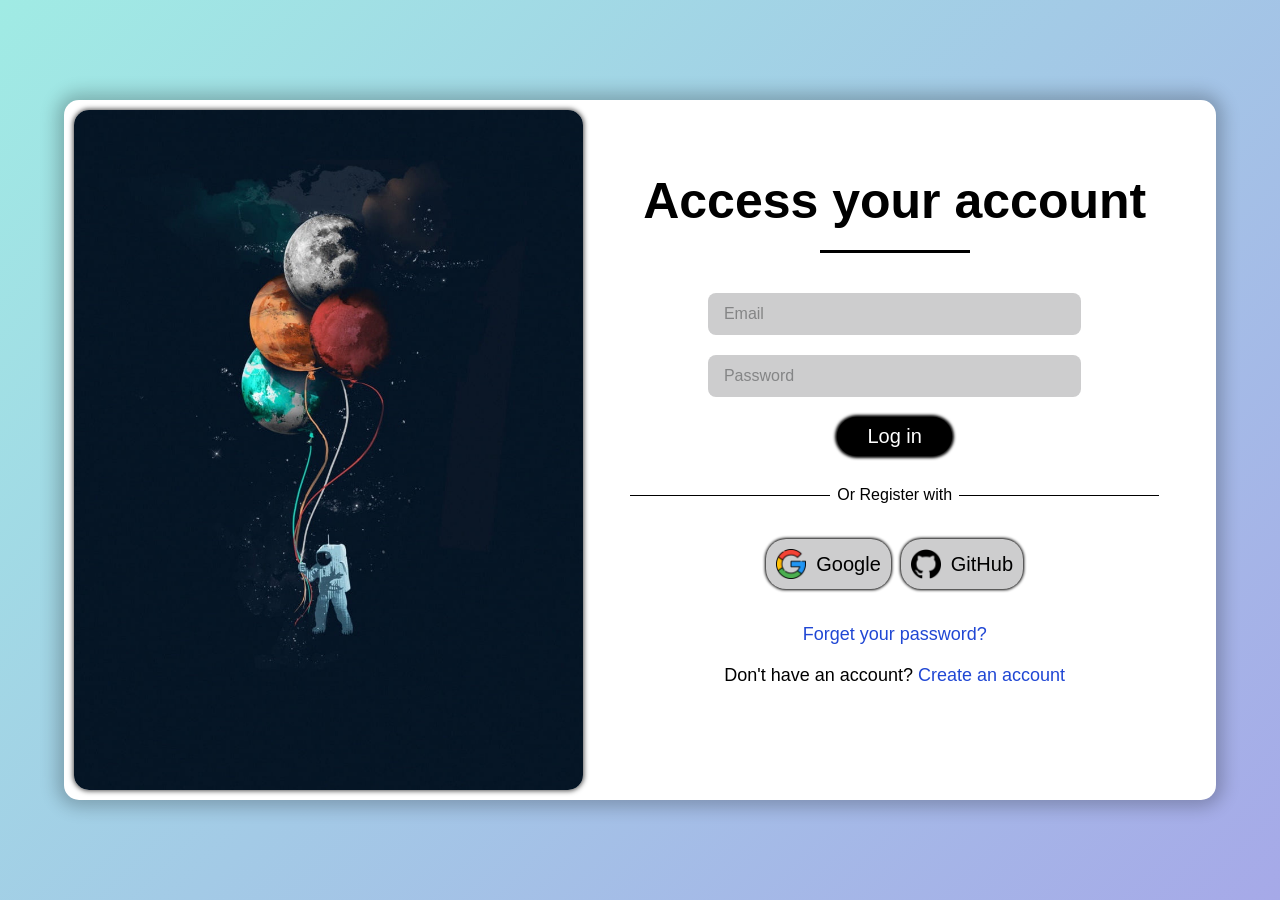
==== login/login.html @ 0870d4d7 "add login page and enhance responsive UI" ====
<!DOCTYPE html>
<html lang="en">
<head>
    <meta charset="UTF-8">
    <meta name="viewport" content="width=device-width, initial-scale=1.0">
    <link rel="stylesheet" href="../Files/style.css">
    <link rel="stylesheet" href="login.css">
    <title>LocalStorage-login</title>
</head>
<body>

    <!--Total container-->
    <div id="container">
        <img id="background" src="../Files/wallpaperlogin.jpg">

        <!--Auth container-->
        <div id="containerAuth">
            <h2>Access your account</h2>

            <hr id="mainDivider">

            <!--Access your account-->
            <input placeholder="Email" type="email" class="input">
            <div id="containerInputPassword">
                <input id="inputPassword" placeholder="Password" type="password" class="input">
                <img class="eye" id="openEye" src="../Files/view.png">
                <img class="eye" id="closeEye" src="../Files/close-eye.png">
            </div>

            <button id="buttonCreate">Log in</button>

            <!--Or Register with-->
            <div id="register">
                <hr class="text-divider">
                <p id="text">Or Register with</p>
                <hr class="text-divider">
            </div>

            <div class="containerButtonsRegister">
                <button class="buttonsRegister"><img class="social-icon" src="../Files/google-symbol.png">Google</button>
                <button class="buttonsRegister"><img class="social-icon" src="../Files/github.png">GitHub</button>
            </div>

            <p id="P-forget"><a id="forget-password" href="">Forget your password?</a></p>
            <p id="question-login">Don't have an account? <a href="../main.html">Create an account</a></p>
        </div>

    </div>
<script src="login.js"></script>
</body>
</html>
---- Files/style.css ----
* {
    padding: 0;
    margin: 0;
    box-sizing: border-box; /*To ensure accurate formatting*/
    font-family: Arial, Helvetica, sans-serif;
}



body {
    margin: 0;
    display: flex;
    justify-content: center;
    align-items: center;
    height: 100vh;
    background: linear-gradient(135deg, #ebeba0 0%, #e8a6a6 100%);
}


/*Total container*/
#container {
    width: 1400px;             
    max-width: 90%;  
    height: 700px;
    background-color: white;
    display: flex;      
    overflow: hidden; 
    border-radius: 15px; 
    box-shadow: 0 0 17px 7px rgba(0, 0, 0, 0.231);
    padding: 10px;
}


/*background*/
#background {
    width: 45%;
    border-radius: 15px;
    box-shadow: 0 0 5px 1px #000000ad;
    object-fit: cover;

}


/*Auth container*/
#containerAuth {
    display: flex;
    width: 55%;
    flex-direction: column;
    align-items: center;
}

h2 {
    font-size: 50px;
    margin-top: 10%;
    text-align: center  ;
}

/*hr1*/
#mainDivider {
    width: 150px;
    height: 3px;
    background-color: rgb(0, 0, 0);
    border: none;
    margin-bottom: 40px;
    margin-top: 20px;
}


/*inputs*/
.input {
    outline: none;
    margin-bottom: 20px;
    border: none;
    width: 60%;
    padding: 12px 16px; 
    font-size: 16px; 
    border-radius: 8px;
    background-color: #cdcdce;
    color: #1F2937;
    transition: all 0.3s ease; 
}

.input::placeholder {
    color: #848586;
}

.input:focus {
    background-color: #e2e1e1; 
    box-shadow: 0 0 0 2px #00000097; 
}


/*Password inputs*/
#containerInputPassword{
    width: 60%;
    display: flex;
    justify-content: center;
}

#inputPassword {
    width: 100%;
    margin-bottom: 0; /*To adjust the size eya*/
}

.eye {
    background-color: #cdcdce;
    margin-left: 10px;
    border-radius: 8px;
    width: 30px;
    padding: 6px;
    height: 100%;
    cursor: pointer;    
}

#openEye {
    display: none;
}
#closeEye {
    display: none;
}


/*Button Create*/
#buttonCreate {
    margin-top: 20px;
    font-size: 20px;
    padding: 8px;
    padding-left: 30px;
    padding-right: 30px;
    border-radius: 20px;
    background-color: rgb(0, 0, 0);
    border: none;
    color: white;
    cursor: pointer;
    box-shadow: 0 0 3px 2px black;
    transition: 0.3s; 
}

#buttonCreate:active {
    box-shadow: 0 0 3px 0.5px black;
}


/*separator*/
#register {
    display: flex;
    flex-direction: row;
    margin-top: 40px;
    align-items: center;
    justify-content: center;
    max-width: 90%;
    white-space: nowrap;
} 


/*hr2*/
.text-divider {
    width: 200px;
    height: 1px;
    background-color: rgb(0, 0, 0);
    border: none;
}

#text {
    margin-right: 7px;
    margin-left: 7px;
    font-size: 16px;
}


/*Container buttons register*/
.containerButtonsRegister {
    margin-top: 30px;
    display: flex;
    align-items: center;
}

.buttonsRegister {
    display: flex;
    align-items: center;
    margin: 5px;
    border-radius: 20px;
    padding: 10px;
    font-size: 20px;
    border: none;
    box-shadow: 0 0 3px 1px black;
    background-color: #cdcdce;
    transition: 30ms;
}

.buttonsRegister:active {
    box-shadow: 0 0 3px 0.5px black;
}

.social-icon {
    width: 30px;
    margin-right: 10px;
}


/*Log in*/
#question-login {
    margin-top: 30px;
    font-size: 18px;
}

a {
    color: #2047d4;
    text-decoration: none;
    
}

a:hover {
    border-bottom: 1px solid black;
}

a:active {
    color: #2047d4;
}

/*Make the site responsive*/
@media screen and (max-width: 950px) {
    h2 {
        font-size: 40px;
    }

    #buttonCreate {
        font-size: 18px;
        padding: 7px;
        padding-left: 20px;
        padding-right: 20px;
    }


    #text {
        font-size: 12px;
    }

    .social-icon {
        width: 20px;
    }
    .buttonsRegister {
        font-size: 15px;
    }

    #question-login {
        font-size: 15px;
    }

}


@media screen and (max-width: 800px) {
    h2 {
        font-size: 30px;
    }

    #buttonCreate {
        font-size: 17px;
        padding: 6px;
        padding-left: 16px;
        padding-right: 16px;
    }

    #text {
        font-size: 10px;
    }

    .social-icon {
        width: 17px;
    }
    .buttonsRegister {
        font-size: 13px;
    }

    #question-login {
        font-size: 13px;
    }

}



@media screen and (max-width: 600px) {
    h2 {
        font-size: 25px;
    }

    .input {
        margin-bottom: 15px;
        width: 80%;
        padding: 10px 13px; 
        font-size: 13px; 
    }

    #containerInputPassword{
        width: 80%;
    }

    #buttonCreate {
        font-size: 15px;
        padding: 5px;
        padding-left: 13px;
        padding-right: 14px;
    }


    #text {
        font-size: 8px;
    }

    .social-icon {
        width: 15px;
    }
    .buttonsRegister {
        font-size: 11px;
    }

    #question-login {
        font-size: 11px;
    }

}

@media screen and (max-width: 500px) {

    #background {
        width: 80%;
        height: 35%;
    }

    #container {
        flex-direction: column;
        align-items: center;
        height: 100%;
        width: 100%;
        border-radius: 0%;
        box-shadow: none;
    }

    #containerAuth {
        width: 90%;
    }

    h2 {
        font-size: 30px;
    }

    #buttonCreate {
        font-size: 18px;
        padding: 7px;
        padding-left: 20px;
        padding-right: 20px;
    }


    #text {
        font-size: 12px;
    }

    .social-icon {
        width: 20px;
    }
    .buttonsRegister {
        font-size: 15px;
    }

    #question-login {
        font-size: 15px;
    }

}

@media screen and (max-height: 835px) and (max-width: 500px) {
    #background {
        display: none;
    }
}


@media screen and (max-height: 740px) {
    #container {
        height: 100%;
        border-radius: 0%;  
    }
}

@media screen and (max-height: 615px) {
    
    h2 {
        font-size: 20px;
    }

    #buttonCreate {
        font-size: 12px;
        padding: 5px;
        padding-left: 14px;
        padding-right: 14px;
    }


    #text {
        font-size: 9px;
    }

    .social-icon {
        width: 15px;
    }
    .buttonsRegister {
        font-size: 13px;
    }

    #question-login {
        font-size: 13px;
    }
}
---- login/login.css ----
body {
    background: linear-gradient(135deg, #a0ebe4 0%, #a6a9e8 100%);
}

#register {
    margin-top: 30px;
}

#forget-password {
    font-size: 18px;
}

#P-forget {
    margin-top: 30px;
}

#question-login {
    margin-top: 20px;
}



@media screen and (max-width: 950px) {
    
    #forget-password {
        font-size: 15px;
    }

}


@media screen and (max-width: 800px) {

    #forget-password {
        font-size: 13px;
    }

}


@media screen and (max-width: 600px) {
    
    #forget-password {
        font-size: 11px;
    }

}


@media screen and (max-width: 500px) {

    #forget-password {
        font-size: 15px;
    }

}


@media screen and (max-height: 615px) {
    
    #forget-password {
        font-size: 13px;
    }
}
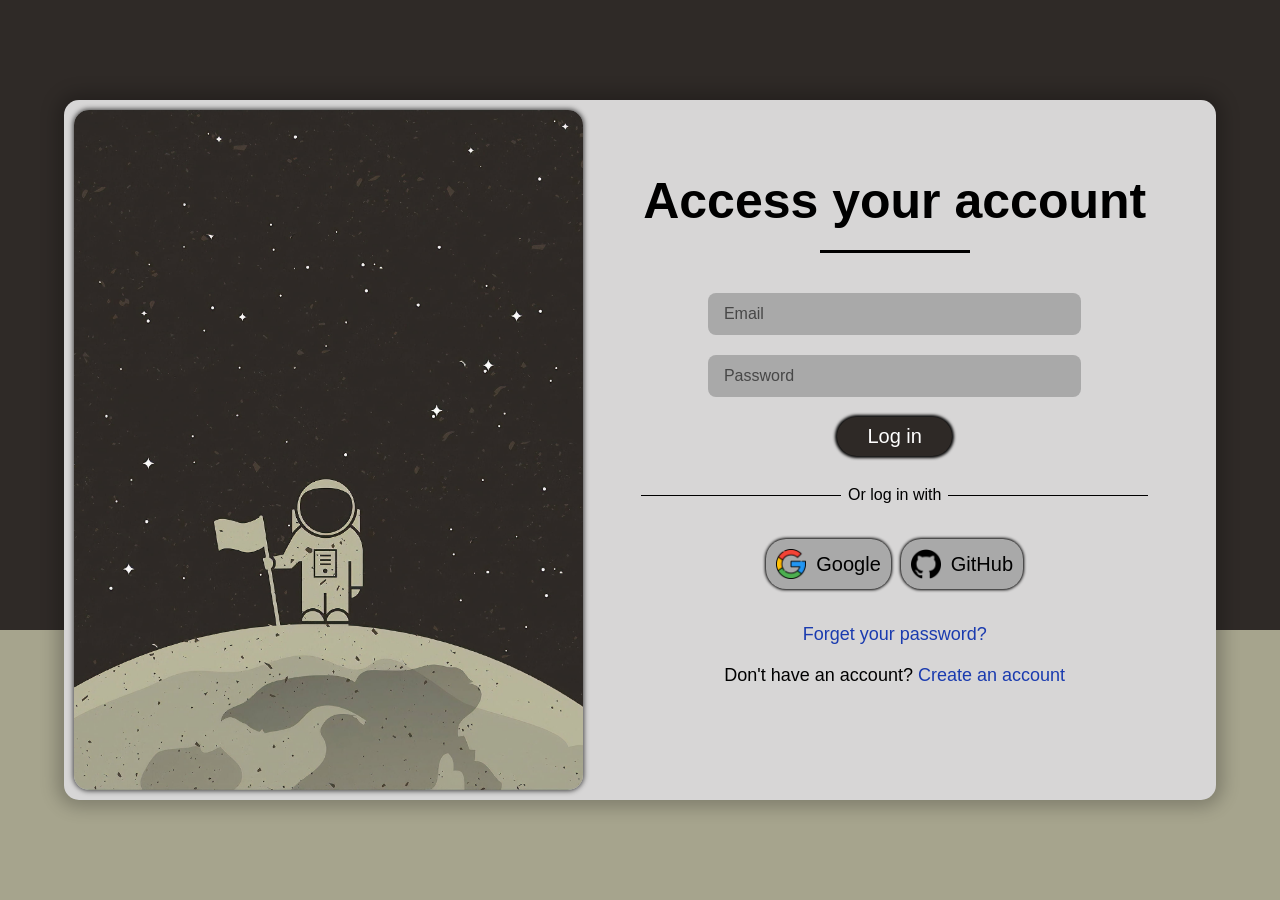
==== commit 6c260033: "apply new minimalist space theme for login UI" ====
--- a/login/login.html
+++ b/login/login.html
@@ -32,7 +32,7 @@
             <!--Or Register with-->
             <div id="register">
                 <hr class="text-divider">
-                <p id="text">Or Register with</p>
+                <p id="text">Or log in with</p>
                 <hr class="text-divider">
             </div>
 
--- a/Files/style.css
+++ b/Files/style.css
@@ -13,7 +13,7 @@
     justify-content: center;
     align-items: center;
     height: 100vh;
-    background: linear-gradient(135deg, #ebeba0 0%, #e8a6a6 100%);
+    background: linear-gradient(180deg, #ca9129 0%, #b63934 100%);
 }
 
 
@@ -22,7 +22,7 @@
     width: 1400px;             
     max-width: 90%;  
     height: 700px;
-    background-color: white;
+    background-color: rgb(215, 214, 214);
     display: flex;      
     overflow: hidden; 
     border-radius: 15px; 
@@ -75,18 +75,18 @@
     padding: 12px 16px; 
     font-size: 16px; 
     border-radius: 8px;
-    background-color: #cdcdce;
-    color: #1F2937;
+    background-color: #a9a9a9;
+    color: #000000;
     transition: all 0.3s ease; 
 }
 
 .input::placeholder {
-    color: #848586;
+    color: #474747;
 }
 
 .input:focus {
-    background-color: #e2e1e1; 
-    box-shadow: 0 0 0 2px #00000097; 
+    background-color: #ebebeb; 
+    box-shadow: 0 0 0 2px #00000097;
 }
 
 
@@ -103,7 +103,7 @@
 }
 
 .eye {
-    background-color: #cdcdce;
+    background-color: #a9a9a9;
     margin-left: 10px;
     border-radius: 8px;
     width: 30px;
@@ -128,9 +128,9 @@
     padding-left: 30px;
     padding-right: 30px;
     border-radius: 20px;
-    background-color: rgb(0, 0, 0);
+    background-color: #32130d;
     border: none;
-    color: white;
+    color: #d3d3d3;
     cursor: pointer;
     box-shadow: 0 0 3px 2px black;
     transition: 0.3s; 
@@ -184,12 +184,14 @@
     font-size: 20px;
     border: none;
     box-shadow: 0 0 3px 1px black;
-    background-color: #cdcdce;
+    background-color: #a9a9a9;
+    color: black;
     transition: 30ms;
 }
 
 .buttonsRegister:active {
     box-shadow: 0 0 3px 0.5px black;
+    background-color: rgb(155, 155, 155);
 }
 
 .social-icon {
@@ -205,7 +207,7 @@
 }
 
 a {
-    color: #2047d4;
+    color: #1a3baf;
     text-decoration: none;
     
 }
@@ -214,9 +216,6 @@
     border-bottom: 1px solid black;
 }
 
-a:active {
-    color: #2047d4;
-}
 
 /*Make the site responsive*/
 @media screen and (max-width: 950px) {
--- a/login/login.css
+++ b/login/login.css
@@ -1,5 +1,5 @@
 body {
-    background: linear-gradient(135deg, #a0ebe4 0%, #a6a9e8 100%);
+    background: linear-gradient(180deg, #2f2a27 70%, #a6a48d 0%);
 }
 
 #register {
@@ -16,6 +16,11 @@
 
 #question-login {
     margin-top: 20px;
+}
+
+#buttonCreate {
+    background-color: #2e2926;
+    color: white;
 }
 
 
